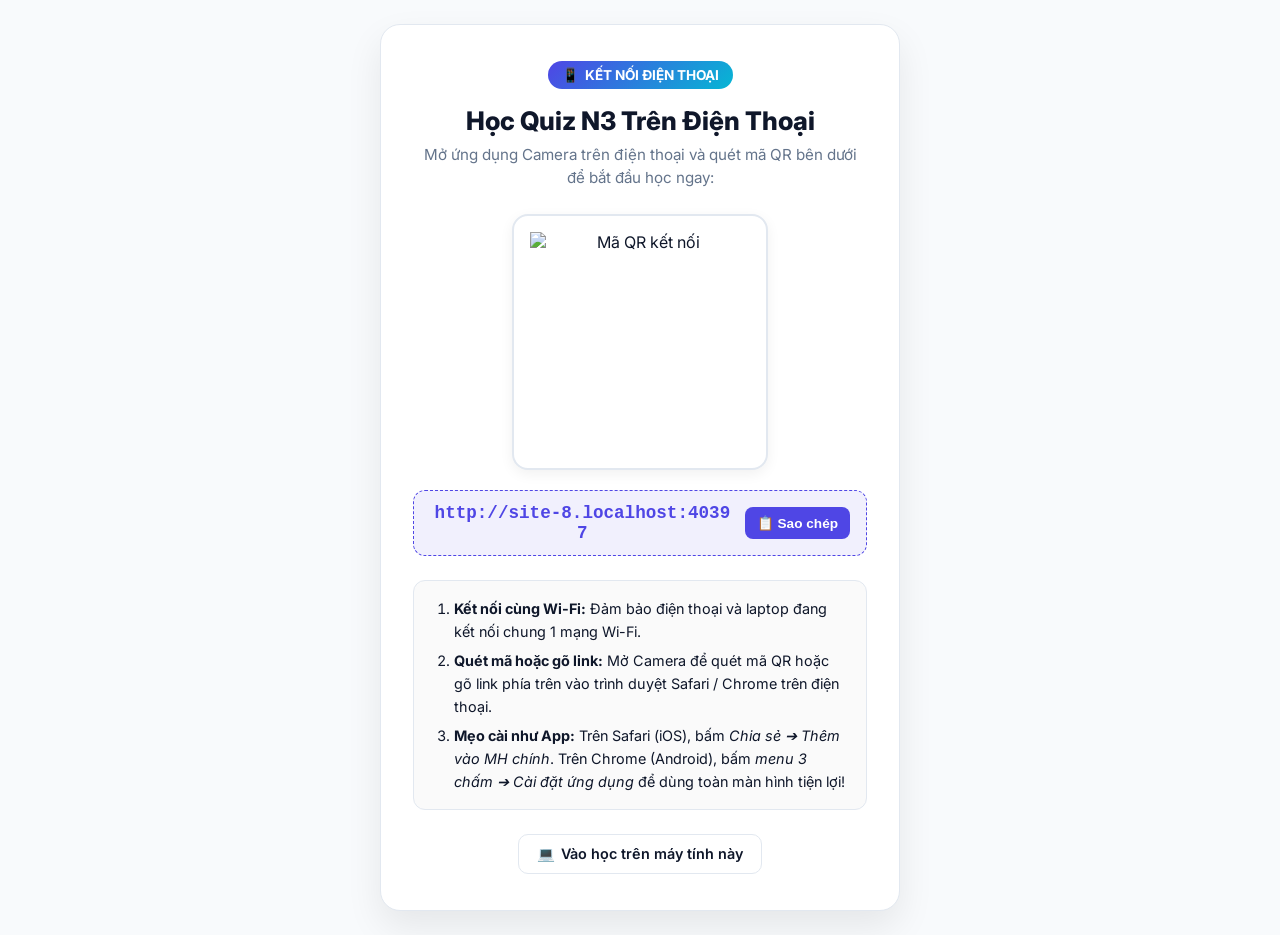
==== connect.html @ 85d6af05 "Khoi tao web Quiz tu vung N3 Mimikara ho tro PWA Offline" ====
<!DOCTYPE html>
<html lang="vi">
<head>
  <meta charset="UTF-8">
  <meta name="viewport" content="width=device-width, initial-scale=1.0">
  <title>Kết nối học trên điện thoại - Quiz N3</title>
  <link rel="preconnect" href="https://fonts.googleapis.com">
  <link rel="preconnect" href="https://fonts.gstatic.com" crossorigin>
  <link href="https://fonts.googleapis.com/css2?family=Inter:wght@400;500;600;700;800&display=swap" rel="stylesheet">
  <style>
    :root {
      --primary: #4f46e5;
      --primary-hover: #4338ca;
      --secondary: #06b6d4;
      --bg: #f8fafc;
      --card: #ffffff;
      --text: #0f172a;
      --muted: #64748b;
      --border: #e2e8f0;
    }
    @media (prefers-color-scheme: dark) {
      :root {
        --bg: #0b0f19;
        --card: #151d2f;
        --text: #f1f5f9;
        --muted: #94a3b8;
        --border: #334155;
      }
    }
    * { box-sizing: border-box; margin: 0; padding: 0; }
    body {
      font-family: 'Inter', sans-serif;
      background: var(--bg);
      color: var(--text);
      min-height: 100vh;
      display: flex;
      align-items: center;
      justify-content: center;
      padding: 24px;
    }
    .connect-card {
      background: var(--card);
      border: 1px solid var(--border);
      border-radius: 20px;
      padding: 36px 32px;
      max-width: 520px;
      width: 100%;
      box-shadow: 0 16px 36px rgba(0, 0, 0, 0.08);
      text-align: center;
      animation: popIn 0.3s ease;
    }
    @keyframes popIn {
      from { opacity: 0; transform: translateY(12px) scale(0.98); }
      to { opacity: 1; transform: translateY(0) scale(1); }
    }
    .badge {
      display: inline-flex;
      align-items: center;
      gap: 6px;
      background: linear-gradient(135deg, var(--primary), var(--secondary));
      color: white;
      font-weight: 700;
      font-size: 0.85rem;
      padding: 6px 14px;
      border-radius: 999px;
      margin-bottom: 16px;
    }
    h1 {
      font-size: 1.6rem;
      font-weight: 800;
      margin-bottom: 8px;
    }
    p.subtitle {
      color: var(--muted);
      font-size: 0.95rem;
      margin-bottom: 24px;
      line-height: 1.5;
    }
    .qr-container {
      background: white;
      padding: 16px;
      border-radius: 16px;
      display: inline-block;
      box-shadow: 0 4px 14px rgba(0,0,0,0.06);
      border: 2px solid var(--border);
      margin-bottom: 20px;
    }
    .qr-container img {
      width: 220px;
      height: 220px;
      display: block;
    }
    .link-box {
      background: rgba(79, 70, 229, 0.08);
      border: 1px dashed var(--primary);
      border-radius: 12px;
      padding: 12px 16px;
      margin-bottom: 24px;
      display: flex;
      align-items: center;
      justify-content: space-between;
      gap: 10px;
    }
    .link-text {
      font-family: monospace;
      font-size: 1.1rem;
      font-weight: 700;
      color: var(--primary);
      word-break: break-all;
    }
    .copy-btn {
      background: var(--primary);
      color: white;
      border: none;
      padding: 8px 12px;
      border-radius: 8px;
      font-size: 0.85rem;
      font-weight: 600;
      cursor: pointer;
      white-space: nowrap;
      transition: all 0.2s;
    }
    .copy-btn:hover {
      background: var(--primary-hover);
    }
    .steps {
      text-align: left;
      background: rgba(0,0,0,0.02);
      border: 1px solid var(--border);
      border-radius: 12px;
      padding: 16px 20px;
      margin-bottom: 24px;
      font-size: 0.9rem;
      line-height: 1.6;
    }
    .steps ol {
      padding-left: 20px;
    }
    .steps li {
      margin-bottom: 6px;
    }
    .steps li:last-child {
      margin-bottom: 0;
    }
    .action-links {
      display: flex;
      gap: 12px;
      justify-content: center;
    }
    .btn-secondary {
      text-decoration: none;
      background: var(--card);
      border: 1px solid var(--border);
      color: var(--text);
      padding: 10px 18px;
      border-radius: 10px;
      font-size: 0.9rem;
      font-weight: 600;
      display: inline-flex;
      align-items: center;
      gap: 6px;
      transition: all 0.2s;
    }
    .btn-secondary:hover {
      border-color: var(--primary);
      color: var(--primary);
    }
  </style>
</head>
<body>
  <div class="connect-card">
    <div class="badge">
      <span>📱</span> KẾT NỐI ĐIỆN THOẠI
    </div>
    <h1>Học Quiz N3 Trên Điện Thoại</h1>
    <p class="subtitle">Mở ứng dụng Camera trên điện thoại và quét mã QR bên dưới để bắt đầu học ngay:</p>

    <div class="qr-container">
      <img id="qrImage" src="" alt="Mã QR kết nối">
    </div>

    <div class="link-box">
      <span id="phoneUrl" class="link-text">Đang tải địa chỉ...</span>
      <button id="copyBtn" class="copy-btn">📋 Sao chép</button>
    </div>

    <div class="steps">
      <ol>
        <li><strong>Kết nối cùng Wi-Fi:</strong> Đảm bảo điện thoại và laptop đang kết nối chung 1 mạng Wi-Fi.</li>
        <li><strong>Quét mã hoặc gõ link:</strong> Mở Camera để quét mã QR hoặc gõ link phía trên vào trình duyệt Safari / Chrome trên điện thoại.</li>
        <li><strong>Mẹo cài như App:</strong> Trên Safari (iOS), bấm <em>Chia sẻ ➔ Thêm vào MH chính</em>. Trên Chrome (Android), bấm <em>menu 3 chấm ➔ Cài đặt ứng dụng</em> để dùng toàn màn hình tiện lợi!</li>
      </ol>
    </div>

    <div class="action-links">
      <a href="/index.html" class="btn-secondary">
        <span>💻</span> Vào học trên máy tính này
      </a>
    </div>
  </div>

  <script>
    // Lấy IP từ query param hoặc hostname
    const params = new URLSearchParams(window.location.search);
    const ip = params.get('ip') || window.location.hostname;
    const port = params.get('port') || window.location.port || '5500';
    const targetUrl = `http://${ip}:${port}`;

    document.getElementById('phoneUrl').textContent = targetUrl;
    
    // Tạo link ảnh QR code qua API
    const qrUrl = `https://api.qrserver.com/v1/create-qr-code/?size=300x300&margin=10&data=${encodeURIComponent(targetUrl)}`;
    document.getElementById('qrImage').src = qrUrl;

    // Nút sao chép
    document.getElementById('copyBtn').addEventListener('click', () => {
      navigator.clipboard.writeText(targetUrl).then(() => {
        const btn = document.getElementById('copyBtn');
        btn.textContent = '✅ Đã chép!';
        setTimeout(() => { btn.textContent = '📋 Sao chép'; }, 2000);
      });
    });
  </script>
</body>
</html>
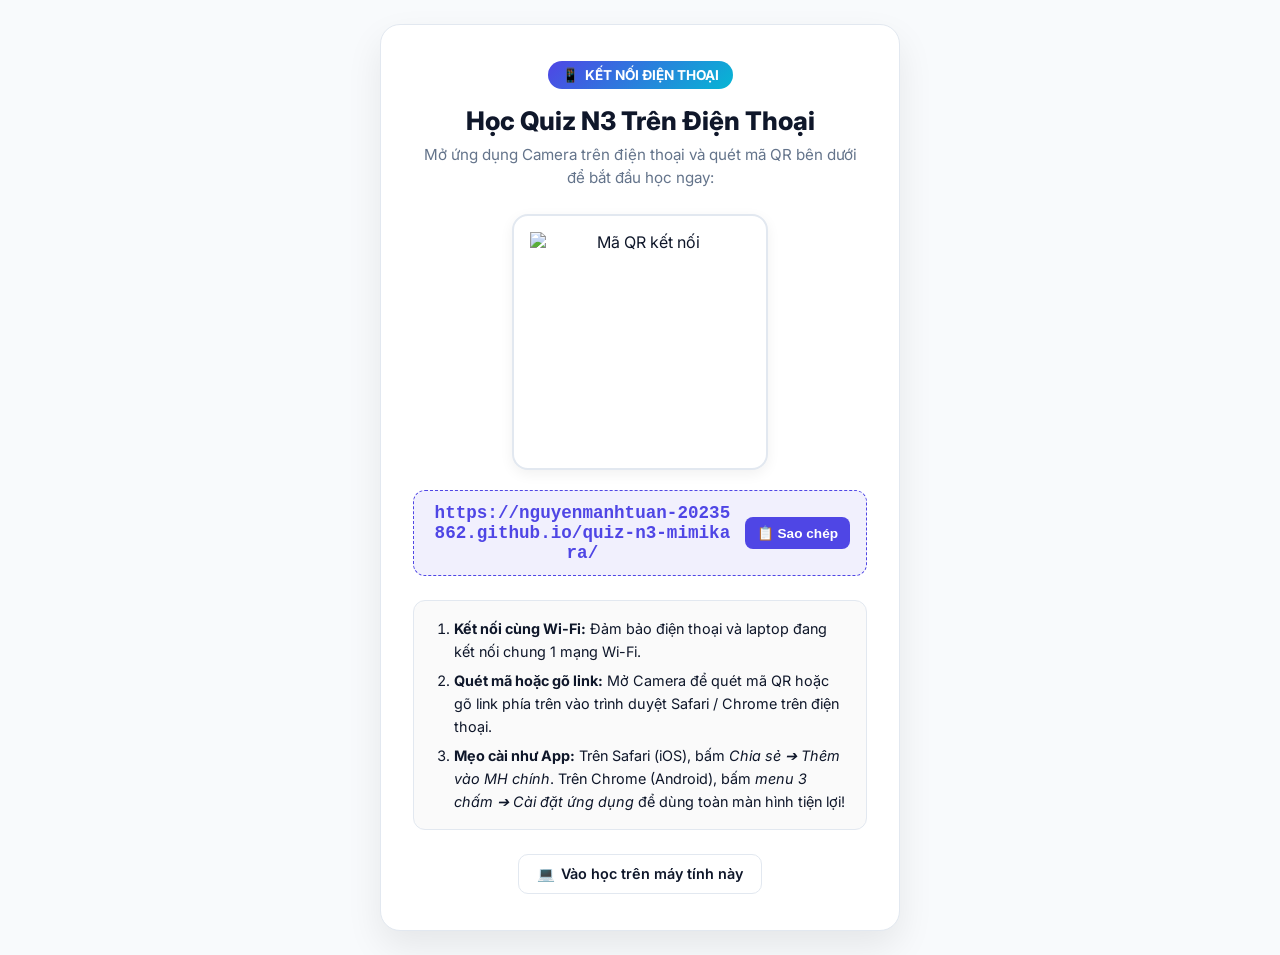
==== commit 84371af0: "Cap nhat link GitHub Pages va cau hinh PWA" ====
--- a/connect.html
+++ b/connect.html
@@ -200,11 +200,16 @@
   </div>
 
   <script>
-    // Lấy IP từ query param hoặc hostname
+    // Link GitHub Pages chính thức (hỗ trợ PWA Offline và HTTPS)
+    const GITHUB_PAGES_URL = 'https://nguyenmanhtuan-20235862.github.io/quiz-n3-mimikara/';
+    
     const params = new URLSearchParams(window.location.search);
+    const useLocal = params.get('local') === 'true';
     const ip = params.get('ip') || window.location.hostname;
     const port = params.get('port') || window.location.port || '5500';
-    const targetUrl = `http://${ip}:${port}`;
+    const localUrl = `http://${ip}:${port}`;
+
+    const targetUrl = useLocal ? localUrl : GITHUB_PAGES_URL;
 
     document.getElementById('phoneUrl').textContent = targetUrl;
     
